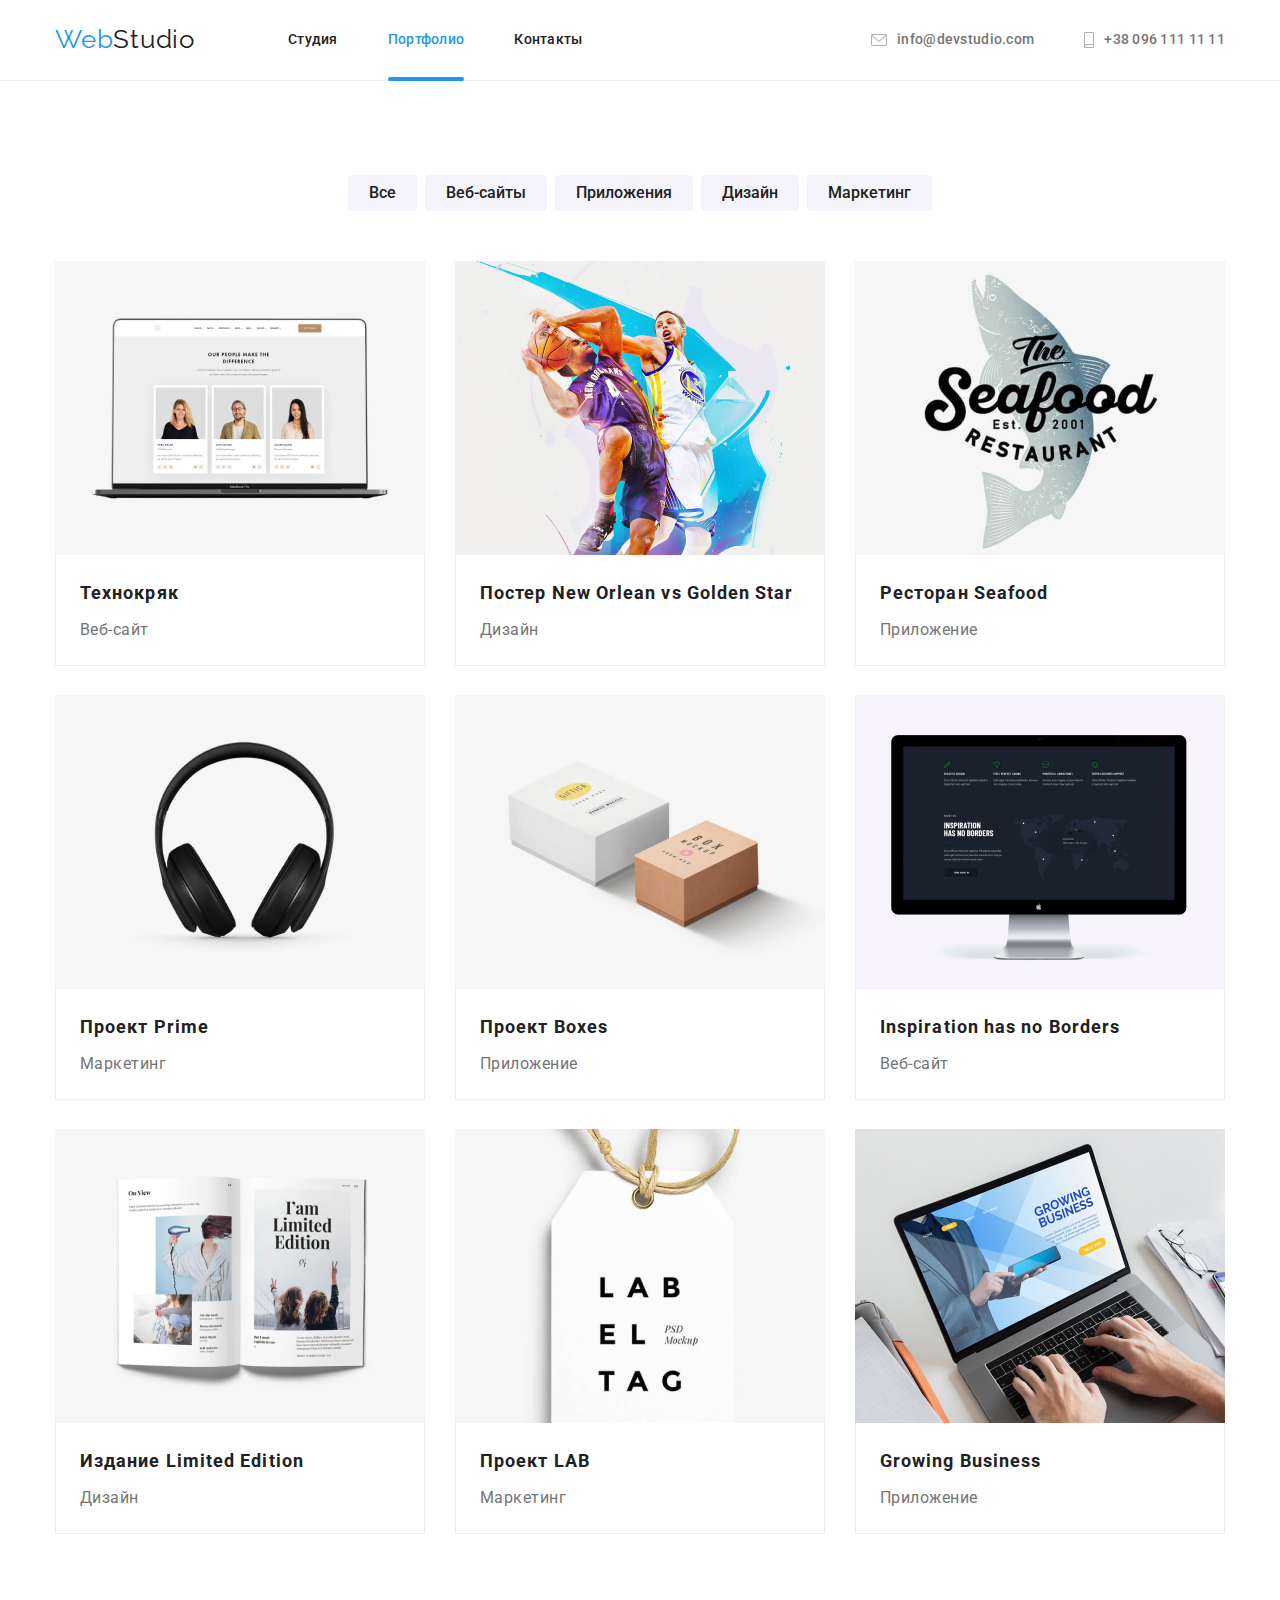
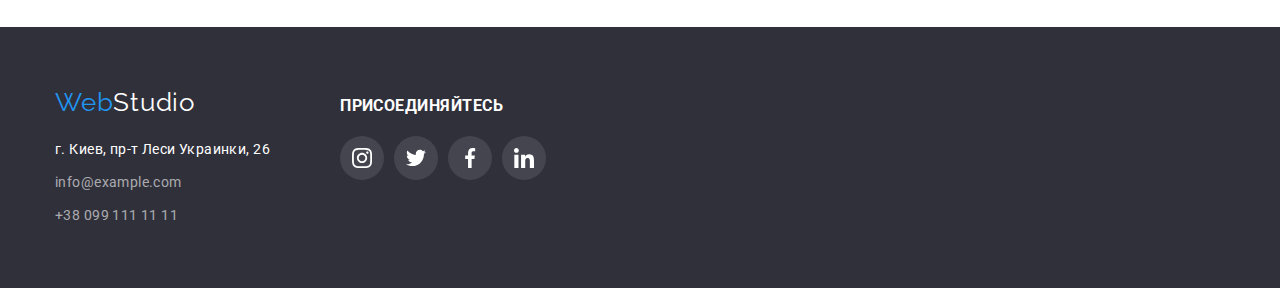
==== portfolio.html @ cadbb392 "Add files via upload" ====
<!DOCTYPE html>
<html lang="en">
<head>
    <meta charset="UTF-8">
    <meta http-equiv="X-UA-Compatible" content="IE=edge">
    <meta name="viewport" content="width=device-width, initial-scale=1.0">
    <title>portfolio</title>
    <link href="https://fonts.googleapis.com/css2?family=Raleway:wght@700&family=Roboto:wght@400;500;700&display=swap"
        rel="stylesheet">
    <link rel="stylesheet" href="https://cdn.jsdelivr.net/npm/modern-normalize@1.1.0/modern-normalize.min.css" />
    <link rel="stylesheet" href="./css/styles.css" />
<body>
    <header class="header">
        <div class="container container-header">
            <nav class="container-header">
                <a href="index.html" class="logo header-logo">
                    Web<span class="logo-text-black">Studio</span>
                </a>
                <ul class="site-nav list">
                    <li class="nav-item">
                        <a href="./index.html" class="site-nav-item link ">Студия</a>
                    </li>
                    <li class="nav-item">
                        <a href="" class="site-nav-item link current">Портфолио</a>
                    </li>
                    <li class="nav-item">
                        <a href="" class="site-nav-item link">Контакты</a>
                    </li>
                </ul>
            </nav>
            <ul class="header-wrapper list">
                <li class="site-item ">
                    <a href="mailto:info@devstudio.com" class="site-adress" rel="noreferrer nofollow" aria-label="mail">
                        <svg class="icon-adress" width="16" height="12">
                            <use href="./img/icon/symbol-defs.svg#icon-envelope"></use>
                        </svg>
                        <span>info@devstudio.com</span>
                    </a>
                </li>
                <li>
                    <a href="tel:+380961111111" class="site-adress" rel="noreferrer nofollow" aria-label="mail">
                        <svg class="icon-adress" width="10" height="16">
                            <use href="./img/icon/symbol-defs.svg#icon-smartphone"></use>
                        </svg>
                        <span>+38 096 111 11 11</span>
                    </a>
                </li>
            </ul>
        </div>
    </header>
    <main>
        <section class="gallery section">
            <div class="container">
                <h1 class="visually-hidden">Навигация по страничке</h1>
                <ul class="gallery-list list">
                    <li class="gallery-button">
                        <button type="button" class="promo-btns">Все</button>
                    </li>
                    <li class="gallery-button">
                        <button type="button" class="promo-btns">Веб-сайты</button>
                    </li>
                    <li class="gallery-button">
                        <button type="button" class="promo-btns">Приложения</button>
                    </li>
                    <li class="gallery-button">
                        <button type="button" class="promo-btns">Дизайн</button>
                    </li>
                    <li class="gallery-button">
                        <button type="button" class="promo-btns">Маркетинг</button>
                    </li>
                </ul>
                <ul class="gallery-menu list">
                    <li class="gallery-item">
                        <a href="" class="gallery-site">
                            <div class="gallery-thumb">
                                <img src="./img/portfolio/technocryk.jpg" alt="картинка с технокряком" width="370">
                                <p class="gallery-overlay">
                                    Ресурс предлагает комплексные предложения с разным уровнем функционала и сервисов. Все это позволит посетителю
                                    получить
                                    исчерпывающие сведения о компании или частном лице.
                                </p>
                            </div>
                            <div class="hero-gallery ">
                                <h2 class="gallery-title">Технокряк</h2>
                                <p class="gallery-text">Веб-сайт</p>
                            </div>
                        </a>
                    </li>
                    <li class="gallery-item">
                        <a href="" class="gallery-site">
                            <div class="gallery-thumb">
                                <img src="./img/portfolio/poster.jpg" alt="картинка с постером New Orlean vs Golden Star" width="370">
                                <p class="gallery-overlay">
                                    Ресурс предлагает комплексные предложения с разным уровнем функционала и сервисов. Все это позволит посетителю
                                    получить
                                    исчерпывающие сведения о компании или частном лице.
                                </p>                             
                            </div>
                            <div class="hero-gallery">
                                <h2 class="gallery-title">Постер New Orlean vs Golden Star</h2>
                                <p class="gallery-text">Дизайн</p>
                            </div>
                        </a>
                    </li>
                    <li class="gallery-item">
                        <a href="" class="gallery-site">
                            <div class="gallery-thumb">
                                <img src="./img/portfolio/seafood.jpg" alt="картинка с эмблемой рестораном Seafood" width="370">
                                <p class="gallery-overlay">
                                    Ресурс предлагает комплексные предложения с разным уровнем функционала и сервисов. Все это позволит посетителю
                                    получить
                                    исчерпывающие сведения о компании или частном лице.
                                </p>
                            </div>
                            <div class="hero-gallery">
                                <h2 class="gallery-title">Ресторан Seafood</h2>
                                <p class="gallery-text">Приложение</p>
                            </div>
                        </a>
                    </li>
                    <li class="gallery-item">
                        <a href="" class="gallery-site">
                            <div class="gallery-thumb">
                                <img src="./img/portfolio/prime.jpg" alt="картинка с наушниками" width="370">
                                <p class="gallery-overlay">
                                    Ресурс предлагает комплексные предложения с разным уровнем функционала и сервисов. Все это позволит посетителю
                                    получить
                                    исчерпывающие сведения о компании или частном лице.
                                </p>
                            </div>
                            <div class="hero-gallery">
                                <h2 class="gallery-title">Проект Prime</h2>
                                <p class="gallery-text">Маркетинг</p> 
                            </div>
                        </a>
                    </li>
                    <li class="gallery-item">
                        <a href="" class="gallery-site">
                            <div class="gallery-thumb">
                                <img src="./img/portfolio/boxes.jpg" alt="картинка с проектом Boxes" width="370">
                                <p class="gallery-overlay">
                                    Ресурс предлагает комплексные предложения с разным уровнем функционала и сервисов. Все это позволит посетителю
                                    получить
                                    исчерпывающие сведения о компании или частном лице.
                                </p>
                            </div>
                            <div class="hero-gallery">
                                <h2 class="gallery-title">Проект Boxes</h2>
                                <p class="gallery-text">Приложение</p>                       
                            </div>
                        </a>
                    </li>
                    <li class="gallery-item">
                        <a href="" class="gallery-site">
                            <div  class="gallery-thumb">
                                <img src="./img/portfolio/borders.jpg" alt="картинка с монитором" width="370">
                                <p class="gallery-overlay">
                                    Ресурс предлагает комплексные предложения с разным уровнем функционала и сервисов. Все это позволит посетителю
                                    получить
                                    исчерпывающие сведения о компании или частном лице.
                                </p>
                            </div>
                            <div class="hero-gallery">
                                <h2 class="gallery-title">Inspiration has no Borders</h2>
                                <p class="gallery-text">Веб-сайт</p>
                            </div>
                        </a>
                    </li>
                    <li class="gallery-item">
                        <a href="" class="gallery-site">
                            <div class="gallery-thumb">
                                <img src="./img/portfolio/limited-edition.jpg" alt="картинка с изданием Limited Edition" width="370">
                                <p class="gallery-overlay">
                                    Ресурс предлагает комплексные предложения с разным уровнем функционала и сервисов. Все это позволит посетителю
                                    получить
                                    исчерпывающие сведения о компании или частном лице.
                                </p>
                            </div>
                            <div class="hero-gallery">
                                <h2 class="gallery-title">Издание Limited Edition</h2>
                                <p class="gallery-text">Дизайн</p>
                            </div>
                        </a>
                    </li>
                    <li class="gallery-item">
                        <a href="" class="gallery-site">
                            <div class="gallery-thumb">
                                <img src="./img/portfolio/lab.jpg" alt="картинка с проектом LAB" width="370">
                                <p class="gallery-overlay">
                                    Ресурс предлагает комплексные предложения с разным уровнем функционала и сервисов. Все это позволит посетителю
                                    получить
                                    исчерпывающие сведения о компании или частном лице.
                                </p>
                            </div>
                            <div class="hero-gallery">
                                <h2 class="gallery-title">Проект LAB</h2>
                                <p class="gallery-text">Маркетинг</p>
                            </div>
                        </a>
                    </li>
                    <li class="gallery-item">
                        <a href="" class="gallery-site">
                            <div class="gallery-thumb">
                                <img src="./img/portfolio/growing-business.jpg"  alt="картинка с Growing Business" width="370">
                                <p class="gallery-overlay">
                                    Ресурс предлагает комплексные предложения с разным уровнем функционала и сервисов. Все это позволит посетителю
                                    получить
                                    исчерпывающие сведения о компании или частном лице.
                                </p>
                            </div>
                            <div class="hero-gallery">
                                <h2 class="gallery-title">Growing Business</h2>
                                <p class="gallery-text">Приложение</p>
                            </div>
                        </a>
                    </li>
                </ul>
            </div>
        </section>
    </main>
    <footer class="page-footer">
        <div class="container footer-box">
            <div class="footer-container">
                <a href="index.html" class="logo">
                    Web<span class="logo-text-white">Studio</span>
                </a>
                <address class="footer-list">
                    <ul class="list">
                        <li class="footer-adress">
                            <a href="/" class="page-card">
                                г. Киев, пр-т Леси Украинки, 26
                            </a>
                        </li>
                        <li class="footer-adress">
                            <a href="mailto:info@example.com" class="page-adress">info@example.com</a>
                        </li>
                        <li class="footer-adress">
                            <a href="tel:+380991111111" class="page-adress">+38 099 111 11 11</a>
                        </li>
                    </ul>
                </address>
            </div>
            <div class="footer-container">
                <h3 class="footer-hero-name">присоединяйтесь</h3>
                <ul class="footer-socials list">
                    <li class="footer-socials-item">
                        <a class="footer-socials-link link" href="https://instagram.com" target="_blank"
                            rel="noopener noreferrer" aria-label="Instagram">
                            <svg class="footer-socials-icon" width="20" height="20">
                                <use href="./img/icon/symbol-defs.svg#icon-instagram"></use>
                            </svg>
                        </a>
                    </li>
                    <li class="footer-socials-item">
                        <a class="footer-socials-link link" href="https://twitter.com" target="_blank"
                            rel="noopener noreferrer" aria-label="Twitter">
                            <svg class="footer-socials-icon" width="20" height="20">
                                <use href="./img/icon/symbol-defs.svg#icon-twitter"></use>
                            </svg>
                        </a>
                    </li>
                    <li class="footer-socials-item">
                        <a class="footer-socials-link link" href="https://Facebook.com" target="_blank"
                            rel="noopener noreferrer" aria-label="Facebook">
                            <svg class="footer-socials-icon" width="20" height="20">
                                <use href="./img/icon/symbol-defs.svg#icon-facebook"></use>
                            </svg>
                        </a>
                    </li>
                    <li class="footer-socials-item">
                        <a class="footer-socials-link link" href="https://Linkedin.com" target="_blank"
                            rel="noopener noreferrer" aria-label="Linkedin">
                            <svg class="footer-socials-icon" width="20" height="20">
                                <use href="./img/icon/symbol-defs.svg#icon-linkedin"></use>
                            </svg>
                        </a>
                    </li>
                </ul>
            </div>
        </div>
    </footer>
</body>
</html>
---- css/styles.css ----
/* цвет основного текста #212121 */
/* вторичный цвет текста #757575 */
/* акцент #2196f3 */
/* белый цвет #FFFFFF */
/* цвет фона подвала #2f303a */

:root {
  --primary-text-color: #757575;
  --title-text-color: #212121;
  --accent-color: #2196f3;
  --white-color: #ffffff;
  --footer-color: #2f303a;
  --time-for-hover: 250ms;
  --time-function: cubic-bezier(0.4, 0, 0.2, 1);
}

body {
  font-family: Roboto, serif;
  letter-spacing: 0.03em;

  background-color: var(--white-color);
  color: var(--title-text-color);
}

h1,
h2,
h3,
h4,
h5,
h6,
p {
  margin-top: 0;
  margin-bottom: 0;
}

img {
  display: block;
  max-width: 100%;
  height: auto;
}

.visually-hidden {
  position: absolute;
  width: 1px;
  height: 1px;
  margin: -1px;
  border: 0;
  padding: 0;
  white-space: nowrap;
  clip-path: inset(100%);
  clip: rect(0 0 0 0);
  overflow: hidden;
}

.container {
  margin-left: auto;
  margin-right: auto;
  width: 1200px;
  padding-left: 15px;
  padding-right: 15px;

  /* outline: 1px solid tomato; */
}

.section {
  padding-top: 94px;
  padding-bottom: 94px;
}

.list {
  list-style: none;
  padding-left: 0;
  margin-top: 0;
  margin-bottom: 0;
}

.button {
  width: 200px;
  height: 50px;

  font-family: inherit;
  font-weight: 700;
  font-size: 16px;
  line-height: 1.8;

  background-color: var(--accent-color);
  color: var(--white-color);
  cursor: pointer;

  box-shadow: 0px 4px 4px rgba(0, 0, 0, 0.15);
  border-radius: 4px;

  transition-property: background-color, color;
  transition-duration: var(--time-for-hover);
  transition-timing-function: var(--time-function);
}

/* блок header */

.header {
  background: var(--white-color);
  border-bottom: 1px solid #ececec;
}

.container-header {
  display: flex;
  align-items: center;
}

.logo {
  font-family: Raleway, cursive;
  font-size: 26px;
  line-height: 1.2;
  letter-spacing: 0.03em;
  text-decoration: none;

  color: var(--accent-color);
}

.header-logo {
  margin-right: 93px;
}

.logo-text-black {
  color: var(--title-text-color);
}

.logo-text-white {
  color: var(--white-color);
}

.logo:focus {
  color: #212121;
}

.site-nav {
  display: flex;
  align-items: center;
}

.site-nav .link {
  font-weight: 500;
  font-size: 14px;
  line-height: 1.14;
  letter-spacing: 0.02em;
  text-decoration: none;

  transition-property: color;
  transition-duration: var(--time-for-hover);
  transition-timing-function: var(--time-function);

  color: var(--title-text-color);
}

.site-nav .link:hover,
.site-nav .link:focus {
  color: var(--accent-color);
}

.site-nav .current {
  color: var(--accent-color);
}

.site-nav-item {
  position: relative;
  display: block;
  padding: 32px 0 32px 0;
}

.current::after {
  content: "";
  position: absolute;
  left: 0;
  bottom: -1px;

  display: block;
  width: 100%;
  height: 4px;

  border-radius: 2px;
  background-color: var(--accent-color);
}

.current:hover::after {
  opacity: 1;
}

.nav-item:not(:last-child) {
  margin-right: 50px;
}

.header-wrapper {
  display: flex;
  align-items: center;
  margin-left: auto;
}

.site-item {
  margin-right: 50px;
}

.site-adress {
  display: flex;
  align-items: center;

  font-weight: 500;
  font-size: 14px;
  line-height: 1.14;
  letter-spacing: 0.02em;
  text-decoration: none;

  transition-property: color;
  transition-duration: var(--time-for-hover);
  transition-timing-function: var(--time-function);

  color: var(--primary-text-color);
}

.site-adress:hover,
.site-adress:focus {
  color: var(--accent-color);
}

.icon-adress {
  margin-right: 10px;
  fill: #afb1b8;

  transition-property: fill;
  transition-duration: var(--time-for-hover);
  transition-timing-function: var(--time-function);
}

.site-adress:hover .icon-adress,
.site-adress:focus .icon-adress {
  fill: var(--accent-color);
}

/* блок main */

.hero-title {
  margin-bottom: 50px;

  font-weight: 700;
  font-size: 36px;
  line-height: 1.16;
  text-align: center;

  color: var(--title-text-color);
}

/*  блок заказа услуги */

.service {
  padding: 200px 0 200px 0;
  text-align: center;
  background-color: #2f303a;
}

.overlay {
  max-width: 1600px;
  height: 600px;
  margin-left: auto;
  margin-right: auto;
  background-image: linear-gradient(
      to right,
      rgba(47, 48, 58, 0.4),
      rgba(47, 48, 58, 0.4)
    ),
    url("../img/studio/overlay-block-services.jpg");
  background-repeat: no-repeat;
  background-position: center;
  background-size: cover;
}

.el-title {
  width: 696px;
  margin-right: auto;
  margin-left: auto;
  margin-bottom: 30px;

  font-weight: 900;
  font-size: 44px;
  line-height: 1.36;
  letter-spacing: 0.06em;
  text-transform: uppercase;

  color: var(--white-color);
}

.btn {
  display: inline-block;
  border: 1px solid transparent;
  border-radius: 4px;
  min-width: 200px;
  padding: 8px 30px;

  font-weight: 700;
  font-size: 16px;
  line-height: 1.87;
  align-items: center;
  letter-spacing: 0.06em;
  cursor: pointer;

  color: var(--white-color);
  background-color: var(--accent-color);
}

/* modal block */

.backdrop {
  position: fixed;
  z-index: 100;
  top: 0;
  left: 0;
  width: 100%;
  height: 100%;
  background-color: rgba(0, 0, 0, 0.2);

  transition-duration: var(--time-for-hover);
  transition-timing-function: var(--time-function);
}

.backdrop.is-hidden {
  opacity: 0;
  pointer-events: none;
}

.modal {
  position: absolute;
  top: 50%;
  left: 50%;
  transform: translate(-50%, -50%);

  width: 528px;
  height: 581px;
  box-shadow: 0px 1px 3px rgba(0, 0, 0, 0.12), 0px 1px 1px rgba(0, 0, 0, 0.14),
    0px 2px 1px rgba(0, 0, 0, 0.2);
  border-radius: 4px;
  background: var(--white-color);
}

.modal-button {
  position: absolute;
  top: 8px;
  right: 8px;
  width: 30px;
  height: 30px;

  border: 1px solid rgba(0, 0, 0, 0.1);
  border-radius: 50%;
  background: var(--white-color);

  transition-property: border-color;
  transition-duration: var(--time-for-hover);
  transition-timing-function: var(--time-function);
}

.modal-close {
  cursor: pointer;
}

.modal-button:hover,
.modal-button:focus {
  fill: var(--accent-color);
}

/* modal-form block */

.form-title {
  padding-top: 40px;
  padding-bottom: 12px;

  font-family: Roboto;
  font-weight: 700;
  font-size: 20px;
  line-height: 1.16;
  text-align: center;
  letter-spacing: 0.03em;

  color: var(--title-text-color);
}

.form-modal {
  padding-right: 40px;
  padding-left: 40px;
}

.form-author {
  position: relative;
  margin-bottom: 10px;
}

.form-author input {
  margin-top: 4px;
  padding-left: 42px;
  width: 448px;
  height: 40px;

  border: 1px solid rgba(33, 33, 33, 0.2);
  border-radius: 4px;

  outline: none;
}

.form-author input:hover,
.form-author input:focus {
  border-color: var(--accent-color);

  transition-property: border-color;
  transition-duration: var(--time-for-hover);
  transition-timing-function: var(--time-function);
}

.form-author input:focus-visible {
  border-color: var(--accent-color);

  transition-property: border-color;
  transition-duration: var(--time-for-hover);
  transition-timing-function: var(--time-function);
}

.form-author:hover .form-icon,
.form-author:focus .form-icon {
  fill: var(--accent-color);

  border-color: var(--accent-color);

  transition-property: fill, border-color;
  transition-duration: var(--time-for-hover);
  transition-timing-function: var(--time-function);
}

.form-name {
  display: flex;
  padding-bottom: 4px;
  
  font-family: Roboto;
  font-weight: 400;
  font-size: 12px;
  line-height: 1.16;

  letter-spacing: 0.01em;

  color: var(--primary-text-color);
}

.form-icon {
  position: absolute;

  top: 36px;
  left: 14px;
  width: 18px;
  height: 18px;
}

.form-author textarea {
  border: 1px solid rgba(33, 33, 33, 0.2);
  border-radius: 4px;
}

textarea {
  resize: none;
  width: 448px;
  height: 120px;
}

.form-textarea {
  margin-top: 5px;

  padding-top: 12px;
  padding-left: 16px;

  outline: none;

  font-weight: 400;
  font-size: 12px;
  line-height: 1.16;
  letter-spacing: 0.01em;

  color: rgba(117, 117, 117, 0.5);
}

.form-textarea:hover,
.form-textarea:focus {
  border-color: var(--accent-color);

  transition-property: border-color;
  transition-duration: var(--time-for-hover);
  transition-timing-function: var(--time-function);
}

.modal__check {
  display: flex;
  
  margin: 10px 52px 20px 52px;
  
  font-weight: 400;
  font-size: 14px;
  line-height: 1.7;
  letter-spacing: 0.03em;
  
  color: rgb(117, 117, 117);
  transition-property: border-color;
  transition-duration: var(--time-for-hover);
  transition-timing-function: var(--time-function);
}

.check {
  display: flex;
  align-items: center;
  font-weight: 400;
  font-size: 14px;
  line-height: 1.7;
  letter-spacing: 0.03em;
    
  color: rgb(117, 117, 117);
}


.check__input {
  position: absolute;
  -webkit-appearance: none;
  -moz-appearance: none;
  appearance: none;
}

.check__box {
  display: inline-block;
  margin-right: 7px; 

  width: 16px;
  height: 15px;

  background-image: url(../img/icon/square.svg) 
}

.check__input:checked + .check__box {
  background-image: url(../img/icon/icon-check.svg);
}

.check__terms--text {
  margin-left: 4px;
  text-decoration: underline;
  cursor: pointer;
  color: var(--accent-color);
  } 


.form-button {
  display: flex;
  align-items: center;

  margin: auto;
  padding-left: 56px;
}

/* блок Организационные моменты */

.organization-list {
  display: flex;
  align-items: center;
}

.organization-item {
  width: 270px;
}

.icon-item::before {
  display: block;
  content: "";
  height: 120px;
  margin-bottom: 30px;
  background-size: content;
  background-repeat: no-repeat;
  background-position: center;
  background-color: #f5f4fa;
  border-radius: 4px;
}

.antenna::before {
  background-image: url("../img/icon/antenna.svg");
}

.icon-clock::before {
  background-image: url("../img/icon/clock.svg");
}

.icon-diagram::before {
  background-image: url("../img/icon/diagram.svg");
}

.icon-astronaut::before {
  background-image: url("../img/icon/astronaut.svg");
}

.organization-item:not(:last-child) {
  margin-right: 30px;
}

.organization-title {
  margin-bottom: 10px;

  font-weight: 700;
  font-size: 14px;
  line-height: 1.42;
  text-transform: uppercase;
}

.organization-text {
  font-size: 14px;
  line-height: 1.71;

  color: var(--primary-text-color);
}

/* блок Чем мы занимаемся */

.classes {
  padding-top: 0px;
}

.classes-list {
  display: flex;
  align-items: center;
}

.classes-item:not(:last-child) {
  margin-right: 30px;
}

.classes-meta {
  position: relative;
}

.classes-out {
  position: absolute;
  bottom: 0;
  right: 0;

  padding-top: 27px;
  padding-bottom: 27px;
  width: 370px;
  height: 70px;

  font-weight: 700;
  font-size: 14px;
  line-height: 1.14;
  text-align: center;
  letter-spacing: 0.03em;
  text-transform: uppercase;

  color: var(--white-color);
  background: rgba(47, 48, 58, 0.8);
}

/* блок наша команда */

.team {
  background-color: #f5f4fa;
}

.team-list {
  display: flex;
  align-items: center;
}

.team-item {
  background: var(--white-color);
  box-shadow: 0px 1px 3px rgba(0, 0, 0, 0.12), 0px 1px 1px rgba(0, 0, 0, 0.14),
    0px 2px 1px rgba(0, 0, 0, 0.2);
  border-radius: 0px 0px 4px 4px;
}

.team-item:not(:last-child) {
  margin-right: 30px;
}

.hero-team {
  padding: 30px 0px 30px 0px;
}

.hero-name {
  margin-bottom: 10px;
  font-weight: 700;
  font-size: 16px;
  line-height: 1.18;
  text-align: center;

  color: var(--title-text-color);
}

.hero-text {
  font-size: 16px;
  line-height: 1.18;
  text-align: center;

  color: var(--primary-text-color);
}

.socials {
  display: flex;
  align-items: center;
  justify-content: center;
  margin-top: 16px;
}

.socials-item:not(:last-child) {
  margin-right: 10px;
}

.socials-link {
  display: flex;
  align-items: center;
  justify-content: center;
  width: 44px;
  height: 44px;

  transition-property: background-color;
  transition-duration: var(--time-for-hover);
  transition-timing-function: var(--time-function);

  border-radius: 50%;
  background-color: #fff;
}

.socials-link:hover,
.socials-link:focus {
  background-color: var(--accent-color);
}

.socials-icon {
  fill: #afb1b8;

  transition-property: fill;
  transition-duration: var(--time-for-hover);
  transition-timing-function: var(--time-function);
}

.socials-link:hover .socials-icon,
.socials-link:focus .socials-icon {
  fill: var(--white-color);
}

/* блок Партнеры */

.partners-list {
  display: flex;
  align-items: center;
  justify-content: center;
  margin-top: 50px;
}

.partners-item:not(:last-child) {
  margin-right: 30px;
}

.partners-link {
  display: flex;
  align-items: center;
  justify-content: center;
  width: 170px;
  height: 92px;

  border: 1px solid #afb1b8;
  border-radius: 4px;
  background-color: #fff;

  transition-property: border;
  transition-duration: var(--time-for-hover);
  transition-timing-function: var(--time-function);
}

.partners-item:hover .partners-link,
.partners-item:focus .partners-link {
  border: 1px solid var(--accent-color);
}

.partners-icon {
  fill: #afb1b8;
  transition-property: fill;
  transition-duration: var(--time-for-hover);
  transition-timing-function: var(--time-function);
}

.partners-link:hover .partners-icon,
.partners-link:focus .partners-icon {
  fill: var(--accent-color);
}

/* блок из портфолио, оформление кнопок */

.gallery-list {
  display: flex;
  justify-content: center;
  margin-bottom: 50px;
}

.gallery-button:not(:last-child) {
  margin-right: 8px;
}

.promo-btns {
  display: inline-block;
  border: 1px solid transparent;
  border-radius: 4px;
  padding: 4px 20px;

  font-family: Roboto, cursive;
  font-weight: 500;
  font-size: 16px;
  line-height: 1.63;
  text-align: center;
  cursor: pointer;

  transition-property: color, background-color, box-shadow;
  transition-duration: var(--time-for-hover);
  transition-timing-function: var(--time-function);

  background-color: #f5f4fa;
  color: var(--title-text-color);
}

.promo-btns:hover,
.promo-btns:focus {
  color: var(--white-color);
  background-color: var(--accent-color);

  box-shadow: 0px 1px 1px rgba(0, 0, 0, 0.12), 0px 4px 4px rgba(0, 0, 0, 0.06),
    1px 4px 6px rgba(0, 0, 0, 0.16);
}

.gallery-menu {
  display: flex;
  flex-wrap: wrap;
}

.gallery-item {
  margin-bottom: 30px;
  margin-right: 30px;
}

.gallery-item:nth-child(3n) {
  margin-right: 0;
}

.gallery-item:nth-last-child(-n + 3) {
  margin-bottom: 0px;
}

.gallery-site {
  display: block;
  width: 370px;
  height: 404px;
  text-decoration: none;

  transition-property: background-color;
  transition-duration: var(--time-for-hover);
  transition-timing-function: var(--time-function);

  color: var(--title-text-color);
}

.gallery-site:hover,
.gallery-site:focus {
  background: #ffffff;

  box-shadow: 0px 1px 1px rgba(0, 0, 0, 0.12), 0px 4px 4px rgba(0, 0, 0, 0.06),
    1px 4px 6px rgba(0, 0, 0, 0.16);
}

.gallery-site:hover .gallery-overlay {
  transform: translateY(-100%);
  opacity: 1;
}

.gallery-thumb {
  position: relative;
  overflow: hidden;
}

.gallery-overlay {
  position: absolute;
  width: 370px;
  margin-left: auto;
  margin-right: auto;

  padding: 63px 24px;

  font-weight: normal;
  font-size: 18px;
  line-height: 1.55;
  letter-spacing: 0.03em;

  color: var(--white-color);
  background-color: rgba(33, 150, 243, 0.9);

  transform: translateY(0);
  opacity: 0;
  transition-duration: var(--time-for-hover);
  transition-timing-function: var(--time-function);
}

.hero-gallery {
  padding: 20px 24px 20px 24px;
  border: 1px solid #eeeeee;
  border-top: none;
}

.gallery-title {
  margin-bottom: 4px;
  font-weight: 700;
  font-size: 18px;
  line-height: 2;
  letter-spacing: 0.06em;

  color: var(--title-text-color);
}

.gallery-text {
  font-size: 16px;
  line-height: 1.88;

  color: var(--primary-text-color);
}

/* блок футер */

.page-footer {
  background-color: var(--footer-color);
  padding-top: 60px;
  padding-bottom: 60px;
}

.footer-box {
  display: flex;
  align-items: baseline;
}

.footer-container {
  display: block;
  margin-right: 70px;
}

.footer-list {
  margin-top: 20px;
}

.footer-adress:not(:last-child) {
  margin-bottom: 9px;
}

.page-card {
  font-size: 14px;
  font-style: normal;
  line-height: 1.71;
  letter-spacing: 0.03em;
  text-decoration: none;

  color: var(--white-color);
}

.page-adress {
  font-size: 14px;
  font-style: normal;
  line-height: 1.71;
  letter-spacing: 0.03em;
  text-decoration: none;

  transition-property: color;
  transition-duration: var(--time-for-hover);
  transition-timing-function: var(--time-function);

  color: rgba(255, 255, 255, 0.6);
}

.page-adress:hover,
.page-adress:focus {
  color: var(--accent-color);
}

.footer-hero-name {
  margin-bottom: 20px;
  font-weight: 700;
  font-size: 16px;
  line-height: 1.18;
  text-transform: uppercase;

  color: var(--white-color);
}

.footer-socials {
  display: flex;
  align-items: center;
  justify-content: center;
}

.footer-socials-item:not(:last-child) {
  margin-right: 10px;
}

.footer-socials-link {
  display: flex;
  align-items: center;
  justify-content: center;
  width: 44px;
  height: 44px;

  transition-property: background-color;
  transition-duration: var(--time-for-hover);
  transition-timing-function: var(--time-function);

  border-radius: 50%;
  background: rgba(255, 255, 255, 0.1);
}

.footer-socials-link:hover,
.footer-socials-link:focus {
  background-color: var(--accent-color);
}

.footer-socials-icon {
  transition-property: fill;
  transition-duration: var(--time-for-hover);
  transition-timing-function: var(--time-function);

  fill: var(--white-color);
}

.footer-socials-link:hover,
.footer-socials-link:focus .socials-icon {
  fill: var(--white-color);
}

/* футер форма */

.form {
  margin-left: 93px;
}

.footer-form-container {
  display: flex;
}

.footer-form-email {
  margin-right: 12px;
  padding-left: 15px;

  width: 358px;
  height: 50px;

  color: #fff;

  border: 1px solid rgba(255, 255, 255, 0.3);
  border-radius: 4px;
  background-color: var(--footer-color);

  filter: drop-shadow(0px 4px 4px rgba(0, 0, 0, 0.15));
}

.footer-form-text {
  display: inline-block;
  margin-right: 10px;

  font-weight: 700;
  font-size: 16px;
  line-height: 1.87;
  letter-spacing: 0.06em;
  border-radius: 4px;
}

.footer-form-send {
  position: absolute;
}
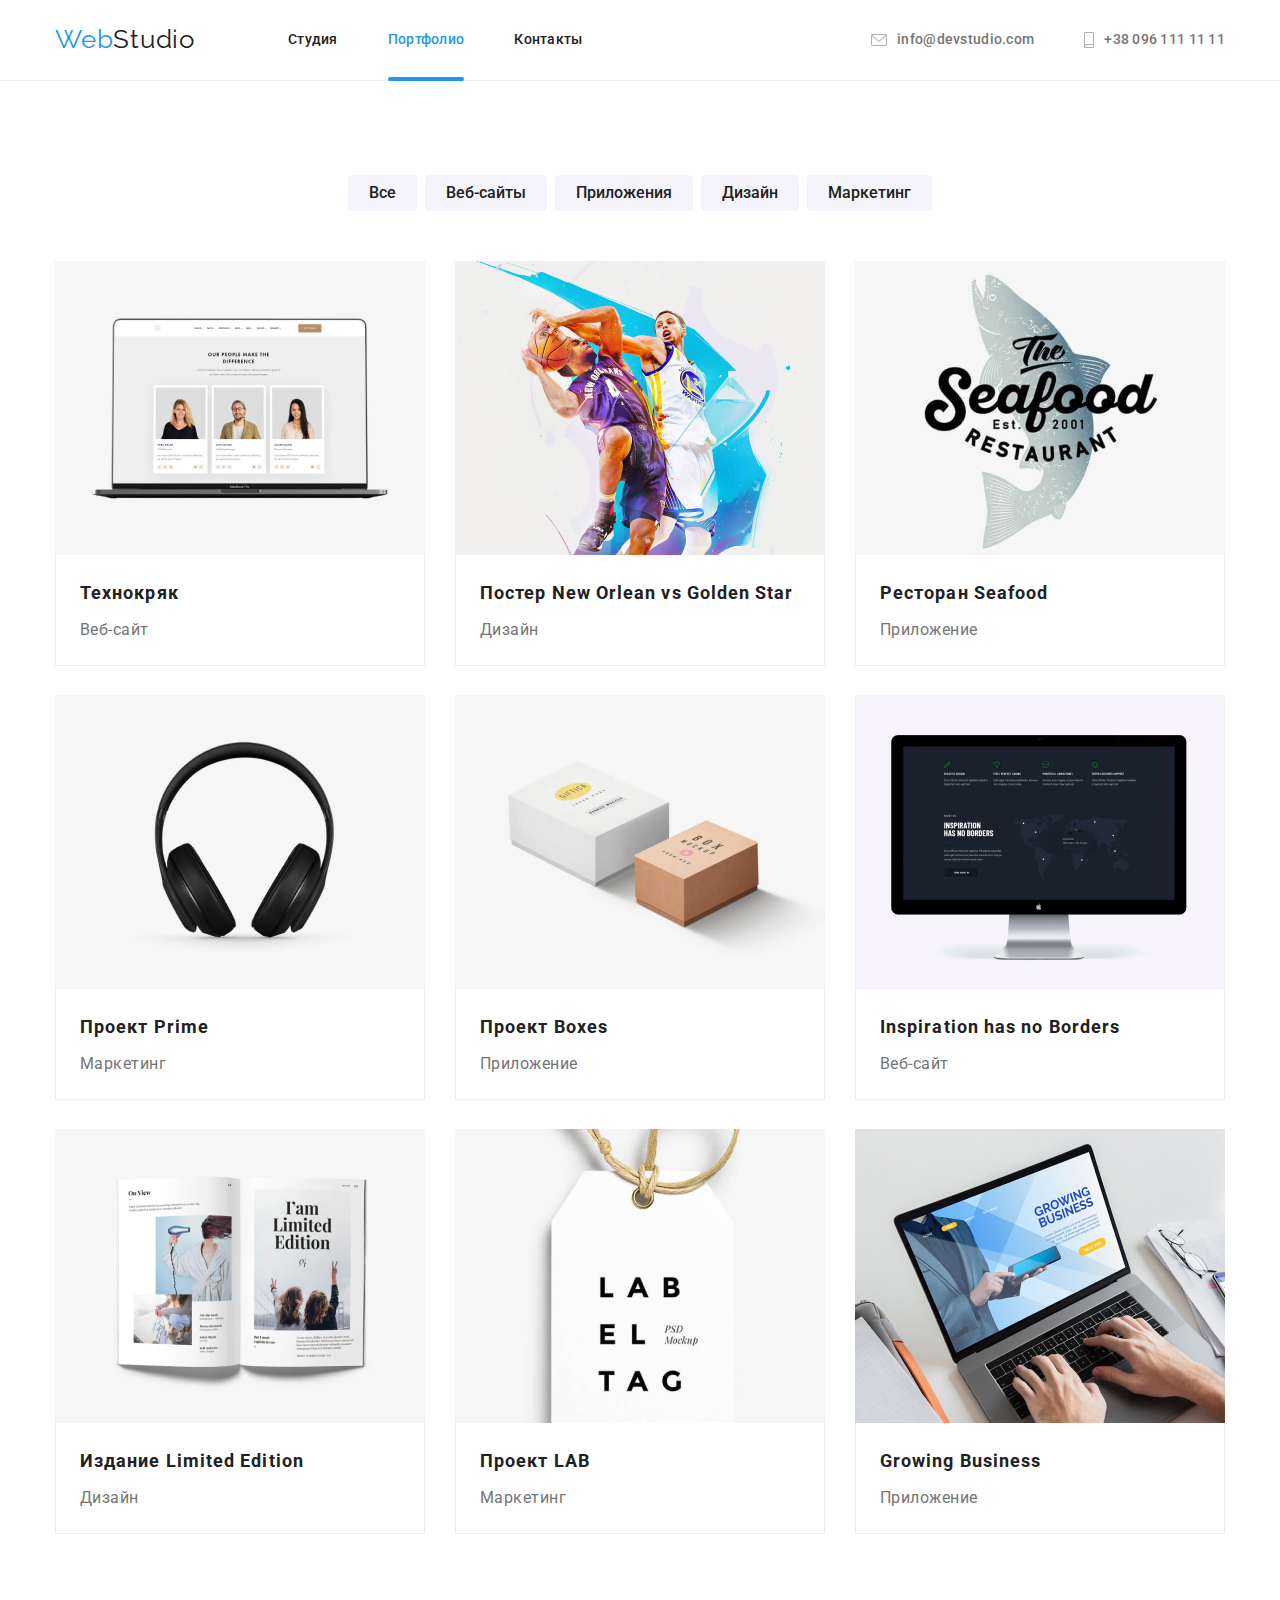
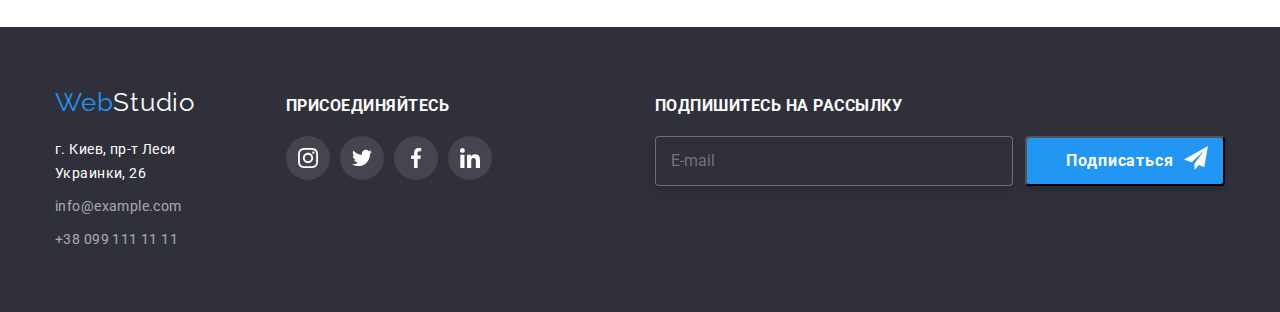
==== commit 4b17c20e: "first commit" ====
--- a/portfolio.html
+++ b/portfolio.html
@@ -11,35 +11,36 @@
     <link rel="stylesheet" href="./css/styles.css" />
 <body>
     <header class="header">
-        <div class="container container-header">
-            <nav class="container-header">
-                <a href="index.html" class="logo header-logo">
-                    Web<span class="logo-text-black">Studio</span>
+        <div class="header__container container">
+            <nav class="header__container">
+                <a href="index.html" class="header__logo logo">
+                    Web<span class="header__logo--text">Studio</span>
                 </a>
-                <ul class="site-nav list">
-                    <li class="nav-item">
-                        <a href="./index.html" class="site-nav-item link ">Студия</a>
-                    </li>
-                    <li class="nav-item">
-                        <a href="" class="site-nav-item link current">Портфолио</a>
-                    </li>
-                    <li class="nav-item">
-                        <a href="" class="site-nav-item link">Контакты</a>
+                <ul class="site__nav list">
+                    <li class="site__nav--price">
+                        <a href="./index.html" class="site__nav--item link">Студия</a>
+                    </li>
+                    <li class="site__nav--price">
+                        <a href="" class="site__nav--item link current">Портфолио</a>
+                    </li>
+                    <li class="site__nav--price">
+                        <a href="" class="site__nav--item link">Контакты</a>
                     </li>
                 </ul>
             </nav>
-            <ul class="header-wrapper list">
-                <li class="site-item ">
-                    <a href="mailto:info@devstudio.com" class="site-adress" rel="noreferrer nofollow" aria-label="mail">
-                        <svg class="icon-adress" width="16" height="12">
+            <ul class="site__contact list">
+                <li class="site__contact--item">
+                    <a href="mailto:info@devstudio.com" class="site__contact--adress" rel="noreferrer nofollow"
+                        aria-label="mail">
+                        <svg class="site__contact--icon" width="16" height="12">
                             <use href="./img/icon/symbol-defs.svg#icon-envelope"></use>
                         </svg>
                         <span>info@devstudio.com</span>
                     </a>
                 </li>
                 <li>
-                    <a href="tel:+380961111111" class="site-adress" rel="noreferrer nofollow" aria-label="mail">
-                        <svg class="icon-adress" width="10" height="16">
+                    <a href="tel:+380961111111" class="site__contact--adress" rel="noreferrer nofollow" aria-label="mail">
+                        <svg class="site__contact--icon" width="10" height="16">
                             <use href="./img/icon/symbol-defs.svg#icon-smartphone"></use>
                         </svg>
                         <span>+38 096 111 11 11</span>
@@ -222,7 +223,7 @@
         <div class="container footer-box">
             <div class="footer-container">
                 <a href="index.html" class="logo">
-                    Web<span class="logo-text-white">Studio</span>
+                    Web<span class="footer__logo--text">Studio</span>
                 </a>
                 <address class="footer-list">
                     <ul class="list">
@@ -277,6 +278,18 @@
                     </li>
                 </ul>
             </div>
+            <form class="form">
+                <p class="footer-hero-name">Подпишитесь на рассылку</p>
+                <div class="footer-form-container">
+                    <input class="footer-form-email" type="email" name="mail" id="mail" placeholder="E-mail" />
+                    <button type="button" class="button">
+                        <span class="footer-form-text"> Подписаться</span>
+                        <svg class="footer-form-send" width="24" height="24">
+                            <use href="./img/icon/symbol-defs.svg#icon-send"></use>
+                        </svg>
+                    </button>
+                </div>
+            </form>
         </div>
     </footer>
 </body>
--- a/css/styles.css
+++ b/css/styles.css
@@ -102,7 +102,7 @@
   border-bottom: 1px solid #ececec;
 }
 
-.container-header {
+.header__container {
   display: flex;
   align-items: center;
 }
@@ -117,28 +117,24 @@
   color: var(--accent-color);
 }
 
-.header-logo {
+.header__logo {
   margin-right: 93px;
 }
 
-.logo-text-black {
+.header__logo--text {
   color: var(--title-text-color);
-}
-
-.logo-text-white {
-  color: var(--white-color);
 }
 
 .logo:focus {
   color: #212121;
 }
 
-.site-nav {
-  display: flex;
-  align-items: center;
-}
-
-.site-nav .link {
+.site__nav {
+  display: flex;
+  align-items: center;
+}
+
+.site__nav .link {
   font-weight: 500;
   font-size: 14px;
   line-height: 1.14;
@@ -152,16 +148,16 @@
   color: var(--title-text-color);
 }
 
-.site-nav .link:hover,
-.site-nav .link:focus {
+.site__nav .link:hover,
+.site__nav .link:focus {
   color: var(--accent-color);
 }
 
-.site-nav .current {
+.site__nav .current {
   color: var(--accent-color);
 }
 
-.site-nav-item {
+.site__nav--item {
   position: relative;
   display: block;
   padding: 32px 0 32px 0;
@@ -185,21 +181,21 @@
   opacity: 1;
 }
 
-.nav-item:not(:last-child) {
+.site__nav--price:not(:last-child) {
   margin-right: 50px;
 }
 
-.header-wrapper {
+.site__contact {
   display: flex;
   align-items: center;
   margin-left: auto;
 }
 
-.site-item {
+.site__contact--item {
   margin-right: 50px;
 }
 
-.site-adress {
+.site__contact--adress {
   display: flex;
   align-items: center;
 
@@ -216,12 +212,12 @@
   color: var(--primary-text-color);
 }
 
-.site-adress:hover,
-.site-adress:focus {
+.site__contact--adress:hover,
+.site__contact--adress:focus {
   color: var(--accent-color);
 }
 
-.icon-adress {
+.site__contact--icon {
   margin-right: 10px;
   fill: #afb1b8;
 
@@ -230,14 +226,14 @@
   transition-timing-function: var(--time-function);
 }
 
-.site-adress:hover .icon-adress,
-.site-adress:focus .icon-adress {
+.site__contact--adress:hover .site__contact--icon,
+.site__contact--adress:focus .site__contact--icon {
   fill: var(--accent-color);
 }
 
 /* блок main */
 
-.hero-title {
+.hero__title {
   margin-bottom: 50px;
 
   font-weight: 700;
@@ -272,7 +268,7 @@
   background-size: cover;
 }
 
-.el-title {
+.service__title {
   width: 696px;
   margin-right: auto;
   margin-left: auto;
@@ -287,7 +283,7 @@
   color: var(--white-color);
 }
 
-.btn {
+.service__btn {
   display: inline-block;
   border: 1px solid transparent;
   border-radius: 4px;
@@ -339,7 +335,7 @@
   background: var(--white-color);
 }
 
-.modal-button {
+.modal__btn {
   position: absolute;
   top: 8px;
   right: 8px;
@@ -355,18 +351,18 @@
   transition-timing-function: var(--time-function);
 }
 
-.modal-close {
+.modal__close {
   cursor: pointer;
 }
 
-.modal-button:hover,
-.modal-button:focus {
+.modal__btn:hover,
+.modal__btn:focus {
   fill: var(--accent-color);
 }
 
 /* modal-form block */
 
-.form-title {
+.form__title {
   padding-top: 40px;
   padding-bottom: 12px;
 
@@ -380,17 +376,17 @@
   color: var(--title-text-color);
 }
 
-.form-modal {
+.form__modal {
   padding-right: 40px;
   padding-left: 40px;
 }
 
-.form-author {
+.form__author {
   position: relative;
   margin-bottom: 10px;
 }
 
-.form-author input {
+.form__author input {
   margin-top: 4px;
   padding-left: 42px;
   width: 448px;
@@ -402,8 +398,8 @@
   outline: none;
 }
 
-.form-author input:hover,
-.form-author input:focus {
+.form__author input:hover,
+.form__author input:focus {
   border-color: var(--accent-color);
 
   transition-property: border-color;
@@ -411,7 +407,7 @@
   transition-timing-function: var(--time-function);
 }
 
-.form-author input:focus-visible {
+.form__author input:focus-visible {
   border-color: var(--accent-color);
 
   transition-property: border-color;
@@ -419,8 +415,8 @@
   transition-timing-function: var(--time-function);
 }
 
-.form-author:hover .form-icon,
-.form-author:focus .form-icon {
+.form__author:hover .form__icon,
+.form__author:focus .form__icon {
   fill: var(--accent-color);
 
   border-color: var(--accent-color);
@@ -430,7 +426,7 @@
   transition-timing-function: var(--time-function);
 }
 
-.form-name {
+.form__name {
   display: flex;
   padding-bottom: 4px;
   
@@ -444,7 +440,7 @@
   color: var(--primary-text-color);
 }
 
-.form-icon {
+.form__icon {
   position: absolute;
 
   top: 36px;
@@ -453,7 +449,7 @@
   height: 18px;
 }
 
-.form-author textarea {
+.form__author textarea {
   border: 1px solid rgba(33, 33, 33, 0.2);
   border-radius: 4px;
 }
@@ -464,7 +460,7 @@
   height: 120px;
 }
 
-.form-textarea {
+.form__textarea {
   margin-top: 5px;
 
   padding-top: 12px;
@@ -480,8 +476,8 @@
   color: rgba(117, 117, 117, 0.5);
 }
 
-.form-textarea:hover,
-.form-textarea:focus {
+.form__textarea:hover,
+.form__textarea:focus {
   border-color: var(--accent-color);
 
   transition-property: border-color;
@@ -546,7 +542,7 @@
   } 
 
 
-.form-button {
+.form__button {
   display: flex;
   align-items: center;
 
@@ -556,16 +552,16 @@
 
 /* блок Организационные моменты */
 
-.organization-list {
-  display: flex;
-  align-items: center;
-}
-
-.organization-item {
+.organization__list {
+  display: flex;
+  align-items: center;
+}
+
+.organization__price {
   width: 270px;
 }
 
-.icon-item::before {
+.org__icon::before {
   display: block;
   content: "";
   height: 120px;
@@ -577,7 +573,7 @@
   border-radius: 4px;
 }
 
-.antenna::before {
+.icon-antenna::before {
   background-image: url("../img/icon/antenna.svg");
 }
 
@@ -593,11 +589,11 @@
   background-image: url("../img/icon/astronaut.svg");
 }
 
-.organization-item:not(:last-child) {
+.organization__price:not(:last-child) {
   margin-right: 30px;
 }
 
-.organization-title {
+.organization__title {
   margin-bottom: 10px;
 
   font-weight: 700;
@@ -606,7 +602,7 @@
   text-transform: uppercase;
 }
 
-.organization-text {
+.organization__text {
   font-size: 14px;
   line-height: 1.71;
 
@@ -619,20 +615,20 @@
   padding-top: 0px;
 }
 
-.classes-list {
-  display: flex;
-  align-items: center;
-}
-
-.classes-item:not(:last-child) {
+.classes__list {
+  display: flex;
+  align-items: center;
+}
+
+.classes__price:not(:last-child) {
   margin-right: 30px;
 }
 
-.classes-meta {
+.classes__meta {
   position: relative;
 }
 
-.classes-out {
+.classes__out {
   position: absolute;
   bottom: 0;
   right: 0;
@@ -659,27 +655,27 @@
   background-color: #f5f4fa;
 }
 
-.team-list {
-  display: flex;
-  align-items: center;
-}
-
-.team-item {
+.team__list {
+  display: flex;
+  align-items: center;
+}
+
+.team__price {
   background: var(--white-color);
   box-shadow: 0px 1px 3px rgba(0, 0, 0, 0.12), 0px 1px 1px rgba(0, 0, 0, 0.14),
     0px 2px 1px rgba(0, 0, 0, 0.2);
   border-radius: 0px 0px 4px 4px;
 }
 
-.team-item:not(:last-child) {
+.team__price:not(:last-child) {
   margin-right: 30px;
 }
 
-.hero-team {
+.team__hero {
   padding: 30px 0px 30px 0px;
 }
 
-.hero-name {
+.team__name {
   margin-bottom: 10px;
   font-weight: 700;
   font-size: 16px;
@@ -689,7 +685,7 @@
   color: var(--title-text-color);
 }
 
-.hero-text {
+.team__position {
   font-size: 16px;
   line-height: 1.18;
   text-align: center;
@@ -704,11 +700,11 @@
   margin-top: 16px;
 }
 
-.socials-item:not(:last-child) {
+.socials__price:not(:last-child) {
   margin-right: 10px;
 }
 
-.socials-link {
+.socials__link {
   display: flex;
   align-items: center;
   justify-content: center;
@@ -723,12 +719,12 @@
   background-color: #fff;
 }
 
-.socials-link:hover,
-.socials-link:focus {
+.socials__link:hover,
+.socials__link:focus {
   background-color: var(--accent-color);
 }
 
-.socials-icon {
+.socials__link--icon {
   fill: #afb1b8;
 
   transition-property: fill;
@@ -736,25 +732,25 @@
   transition-timing-function: var(--time-function);
 }
 
-.socials-link:hover .socials-icon,
-.socials-link:focus .socials-icon {
+.socials__link:hover .socials__link--icon,
+.socials__link:focus .socials__link--icon {
   fill: var(--white-color);
 }
 
 /* блок Партнеры */
 
-.partners-list {
+.partners__list {
   display: flex;
   align-items: center;
   justify-content: center;
   margin-top: 50px;
 }
 
-.partners-item:not(:last-child) {
+.partners__price:not(:last-child) {
   margin-right: 30px;
 }
 
-.partners-link {
+.partners__link {
   display: flex;
   align-items: center;
   justify-content: center;
@@ -770,20 +766,20 @@
   transition-timing-function: var(--time-function);
 }
 
-.partners-item:hover .partners-link,
-.partners-item:focus .partners-link {
+.partners__price:hover .partners__link,
+.partners__price:focus .partners__link {
   border: 1px solid var(--accent-color);
 }
 
-.partners-icon {
+.partners__icon {
   fill: #afb1b8;
   transition-property: fill;
   transition-duration: var(--time-for-hover);
   transition-timing-function: var(--time-function);
 }
 
-.partners-link:hover .partners-icon,
-.partners-link:focus .partners-icon {
+.partners__link:hover .partners__icon,
+.partners__link:focus .partners__icon {
   fill: var(--accent-color);
 }
 
@@ -941,6 +937,10 @@
   margin-right: 70px;
 }
 
+.footer__logo--text {
+  color: var(--white-color);
+}
+
 .footer-list {
   margin-top: 20px;
 }
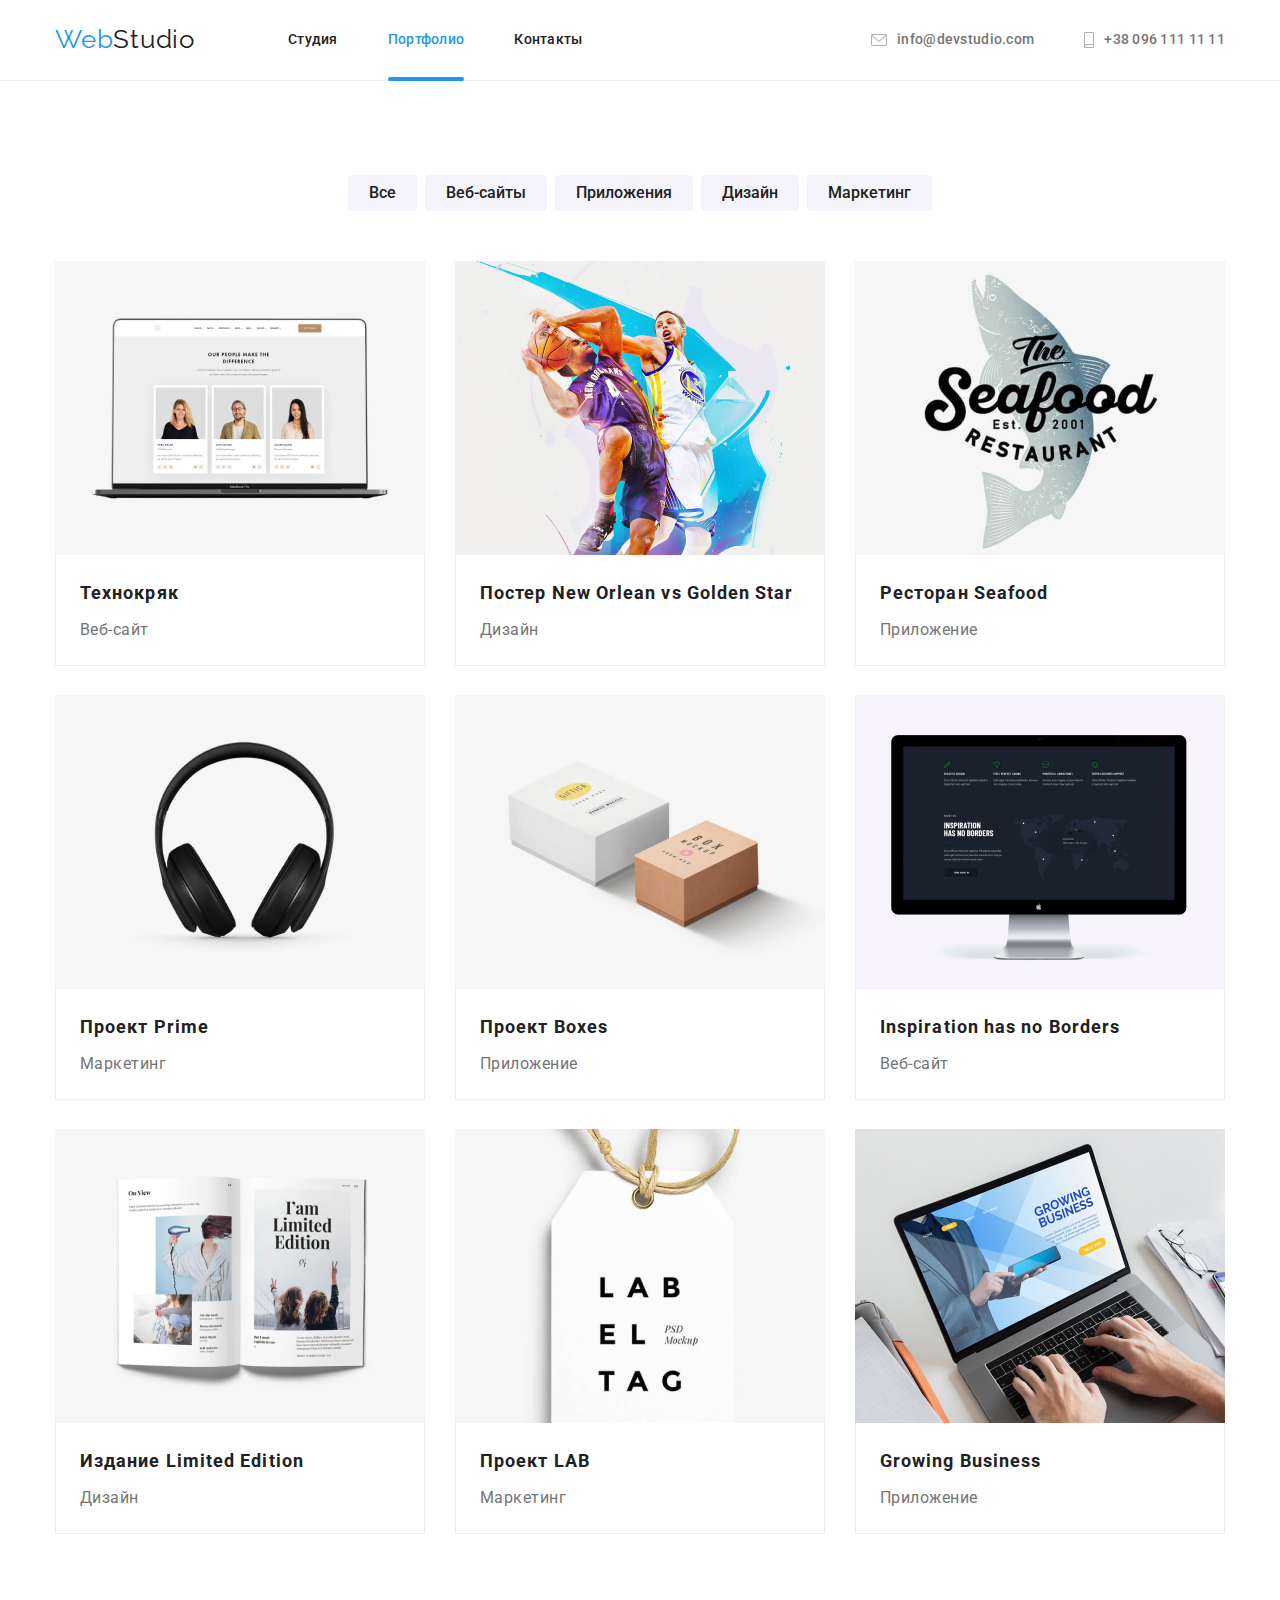
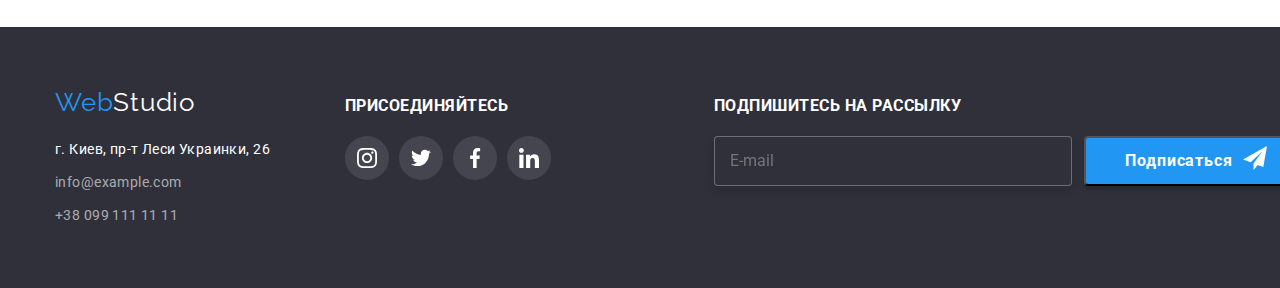
==== commit 2bb2a5db: "commit-2" ====
--- a/portfolio.html
+++ b/portfolio.html
@@ -8,7 +8,7 @@
     <link href="https://fonts.googleapis.com/css2?family=Raleway:wght@700&family=Roboto:wght@400;500;700&display=swap"
         rel="stylesheet">
     <link rel="stylesheet" href="https://cdn.jsdelivr.net/npm/modern-normalize@1.1.0/modern-normalize.min.css" />
-    <link rel="stylesheet" href="./css/styles.css" />
+    <link rel="stylesheet" href="./css/main.min.css" />
 <body>
     <header class="header">
         <div class="header__container container">
@@ -53,165 +53,165 @@
         <section class="gallery section">
             <div class="container">
                 <h1 class="visually-hidden">Навигация по страничке</h1>
-                <ul class="gallery-list list">
-                    <li class="gallery-button">
-                        <button type="button" class="promo-btns">Все</button>
-                    </li>
-                    <li class="gallery-button">
-                        <button type="button" class="promo-btns">Веб-сайты</button>
-                    </li>
-                    <li class="gallery-button">
-                        <button type="button" class="promo-btns">Приложения</button>
-                    </li>
-                    <li class="gallery-button">
-                        <button type="button" class="promo-btns">Дизайн</button>
-                    </li>
-                    <li class="gallery-button">
-                        <button type="button" class="promo-btns">Маркетинг</button>
-                    </li>
-                </ul>
-                <ul class="gallery-menu list">
-                    <li class="gallery-item">
-                        <a href="" class="gallery-site">
-                            <div class="gallery-thumb">
+                <ul class="gallery__list list">
+                    <li class="gallery__button">
+                        <button type="button" class="promo__btns">Все</button>
+                    </li>
+                    <li class="gallery__button">
+                        <button type="button" class="promo__btns">Веб-сайты</button>
+                    </li>
+                    <li class="gallery__button">
+                        <button type="button" class="promo__btns">Приложения</button>
+                    </li>
+                    <li class="gallery__button">
+                        <button type="button" class="promo__btns">Дизайн</button>
+                    </li>
+                    <li class="gallery__button">
+                        <button type="button" class="promo__btns">Маркетинг</button>
+                    </li>
+                </ul>
+                <ul class="portfolio list">
+                    <li class="portfolio__list">
+                        <a href="" class="portfolio__site">
+                            <div class="portfolio__thumb">
                                 <img src="./img/portfolio/technocryk.jpg" alt="картинка с технокряком" width="370">
-                                <p class="gallery-overlay">
-                                    Ресурс предлагает комплексные предложения с разным уровнем функционала и сервисов. Все это позволит посетителю
-                                    получить
-                                    исчерпывающие сведения о компании или частном лице.
-                                </p>
-                            </div>
-                            <div class="hero-gallery ">
-                                <h2 class="gallery-title">Технокряк</h2>
-                                <p class="gallery-text">Веб-сайт</p>
-                            </div>
-                        </a>
-                    </li>
-                    <li class="gallery-item">
-                        <a href="" class="gallery-site">
-                            <div class="gallery-thumb">
+                                <p class="portfolio__overlay">
+                                    Ресурс предлагает комплексные предложения с разным уровнем функционала и сервисов. Все это позволит посетителю
+                                    получить
+                                    исчерпывающие сведения о компании или частном лице.
+                                </p>
+                            </div>
+                            <div class="widget">
+                                <h2 class="widget__title">Технокряк</h2>
+                                <p class="widget__text">Веб-сайт</p>
+                            </div>
+                        </a>
+                    </li>
+                    <li class="portfolio__list">
+                        <a href="" class="portfolio__site">
+                            <div class="portfolio__thumb">
                                 <img src="./img/portfolio/poster.jpg" alt="картинка с постером New Orlean vs Golden Star" width="370">
-                                <p class="gallery-overlay">
+                                <p class="portfolio__overlay">
                                     Ресурс предлагает комплексные предложения с разным уровнем функционала и сервисов. Все это позволит посетителю
                                     получить
                                     исчерпывающие сведения о компании или частном лице.
                                 </p>                             
                             </div>
-                            <div class="hero-gallery">
-                                <h2 class="gallery-title">Постер New Orlean vs Golden Star</h2>
-                                <p class="gallery-text">Дизайн</p>
-                            </div>
-                        </a>
-                    </li>
-                    <li class="gallery-item">
-                        <a href="" class="gallery-site">
-                            <div class="gallery-thumb">
+                            <div class="widget">
+                                <h2 class="widget__title">Постер New Orlean vs Golden Star</h2>
+                                <p class="widget__text">Дизайн</p>
+                            </div>
+                        </a>
+                    </li>
+                    <li class="portfolio__list">
+                        <a href="" class="portfolio__site">
+                            <div class="portfolio__thumb">
                                 <img src="./img/portfolio/seafood.jpg" alt="картинка с эмблемой рестораном Seafood" width="370">
-                                <p class="gallery-overlay">
-                                    Ресурс предлагает комплексные предложения с разным уровнем функционала и сервисов. Все это позволит посетителю
-                                    получить
-                                    исчерпывающие сведения о компании или частном лице.
-                                </p>
-                            </div>
-                            <div class="hero-gallery">
-                                <h2 class="gallery-title">Ресторан Seafood</h2>
-                                <p class="gallery-text">Приложение</p>
-                            </div>
-                        </a>
-                    </li>
-                    <li class="gallery-item">
-                        <a href="" class="gallery-site">
-                            <div class="gallery-thumb">
+                                <p class="portfolio__overlay">
+                                    Ресурс предлагает комплексные предложения с разным уровнем функционала и сервисов. Все это позволит посетителю
+                                    получить
+                                    исчерпывающие сведения о компании или частном лице.
+                                </p>
+                            </div>
+                            <div class="widget">
+                                <h2 class="widget__title">Ресторан Seafood</h2>
+                                <p class="widget__text">Приложение</p>
+                            </div>
+                        </a>
+                    </li>
+                    <li class="portfolio__list">
+                        <a href="" class="portfolio__site">
+                            <div class="portfolio__thumb">
                                 <img src="./img/portfolio/prime.jpg" alt="картинка с наушниками" width="370">
-                                <p class="gallery-overlay">
-                                    Ресурс предлагает комплексные предложения с разным уровнем функционала и сервисов. Все это позволит посетителю
-                                    получить
-                                    исчерпывающие сведения о компании или частном лице.
-                                </p>
-                            </div>
-                            <div class="hero-gallery">
-                                <h2 class="gallery-title">Проект Prime</h2>
-                                <p class="gallery-text">Маркетинг</p> 
-                            </div>
-                        </a>
-                    </li>
-                    <li class="gallery-item">
-                        <a href="" class="gallery-site">
-                            <div class="gallery-thumb">
+                                <p class="portfolio__overlay">
+                                    Ресурс предлагает комплексные предложения с разным уровнем функционала и сервисов. Все это позволит посетителю
+                                    получить
+                                    исчерпывающие сведения о компании или частном лице.
+                                </p>
+                            </div>
+                            <div class="widget">
+                                <h2 class="widget__title">Проект Prime</h2>
+                                <p class="widget__text">Маркетинг</p> 
+                            </div>
+                        </a>
+                    </li>
+                    <li class="portfolio__list">
+                        <a href="" class="portfolio__site">
+                            <div class="portfolio__thumb">
                                 <img src="./img/portfolio/boxes.jpg" alt="картинка с проектом Boxes" width="370">
-                                <p class="gallery-overlay">
-                                    Ресурс предлагает комплексные предложения с разным уровнем функционала и сервисов. Все это позволит посетителю
-                                    получить
-                                    исчерпывающие сведения о компании или частном лице.
-                                </p>
-                            </div>
-                            <div class="hero-gallery">
-                                <h2 class="gallery-title">Проект Boxes</h2>
-                                <p class="gallery-text">Приложение</p>                       
-                            </div>
-                        </a>
-                    </li>
-                    <li class="gallery-item">
-                        <a href="" class="gallery-site">
-                            <div  class="gallery-thumb">
+                                <p class="portfolio__overlay">
+                                    Ресурс предлагает комплексные предложения с разным уровнем функционала и сервисов. Все это позволит посетителю
+                                    получить
+                                    исчерпывающие сведения о компании или частном лице.
+                                </p>
+                            </div>
+                            <div class="widget">
+                                <h2 class="widget__title">Проект Boxes</h2>
+                                <p class="widget__text">Приложение</p>                       
+                            </div>
+                        </a>
+                    </li>
+                    <li class="portfolio__list">
+                        <a href="" class="portfolio__site">
+                            <div  class="portfolio__thumb">
                                 <img src="./img/portfolio/borders.jpg" alt="картинка с монитором" width="370">
-                                <p class="gallery-overlay">
-                                    Ресурс предлагает комплексные предложения с разным уровнем функционала и сервисов. Все это позволит посетителю
-                                    получить
-                                    исчерпывающие сведения о компании или частном лице.
-                                </p>
-                            </div>
-                            <div class="hero-gallery">
-                                <h2 class="gallery-title">Inspiration has no Borders</h2>
-                                <p class="gallery-text">Веб-сайт</p>
-                            </div>
-                        </a>
-                    </li>
-                    <li class="gallery-item">
-                        <a href="" class="gallery-site">
-                            <div class="gallery-thumb">
+                                <p class="portfolio__overlay">
+                                    Ресурс предлагает комплексные предложения с разным уровнем функционала и сервисов. Все это позволит посетителю
+                                    получить
+                                    исчерпывающие сведения о компании или частном лице.
+                                </p>
+                            </div>
+                            <div class="widget">
+                                <h2 class="widget__title">Inspiration has no Borders</h2>
+                                <p class="widget__text">Веб-сайт</p>
+                            </div>
+                        </a>
+                    </li>
+                    <li class="portfolio__list">
+                        <a href="" class="portfolio__site">
+                            <div class="portfolio__thumb">
                                 <img src="./img/portfolio/limited-edition.jpg" alt="картинка с изданием Limited Edition" width="370">
-                                <p class="gallery-overlay">
-                                    Ресурс предлагает комплексные предложения с разным уровнем функционала и сервисов. Все это позволит посетителю
-                                    получить
-                                    исчерпывающие сведения о компании или частном лице.
-                                </p>
-                            </div>
-                            <div class="hero-gallery">
-                                <h2 class="gallery-title">Издание Limited Edition</h2>
-                                <p class="gallery-text">Дизайн</p>
-                            </div>
-                        </a>
-                    </li>
-                    <li class="gallery-item">
-                        <a href="" class="gallery-site">
-                            <div class="gallery-thumb">
+                                <p class="portfolio__overlay">
+                                    Ресурс предлагает комплексные предложения с разным уровнем функционала и сервисов. Все это позволит посетителю
+                                    получить
+                                    исчерпывающие сведения о компании или частном лице.
+                                </p>
+                            </div>
+                            <div class="widget">
+                                <h2 class="widget__title">Издание Limited Edition</h2>
+                                <p class="widget__text">Дизайн</p>
+                            </div>
+                        </a>
+                    </li>
+                    <li class="portfolio__list">
+                        <a href="" class="portfolio__site">
+                            <div class="portfolio__thumb">
                                 <img src="./img/portfolio/lab.jpg" alt="картинка с проектом LAB" width="370">
-                                <p class="gallery-overlay">
-                                    Ресурс предлагает комплексные предложения с разным уровнем функционала и сервисов. Все это позволит посетителю
-                                    получить
-                                    исчерпывающие сведения о компании или частном лице.
-                                </p>
-                            </div>
-                            <div class="hero-gallery">
-                                <h2 class="gallery-title">Проект LAB</h2>
-                                <p class="gallery-text">Маркетинг</p>
-                            </div>
-                        </a>
-                    </li>
-                    <li class="gallery-item">
-                        <a href="" class="gallery-site">
-                            <div class="gallery-thumb">
+                                <p class="portfolio__overlay">
+                                    Ресурс предлагает комплексные предложения с разным уровнем функционала и сервисов. Все это позволит посетителю
+                                    получить
+                                    исчерпывающие сведения о компании или частном лице.
+                                </p>
+                            </div>
+                            <div class="widget">
+                                <h2 class="widget__title">Проект LAB</h2>
+                                <p class="widget__text">Маркетинг</p>
+                            </div>
+                        </a>
+                    </li>
+                    <li class="portfolio__list">
+                        <a href="" class="portfolio__site">
+                            <div class="portfolio__thumb">
                                 <img src="./img/portfolio/growing-business.jpg"  alt="картинка с Growing Business" width="370">
-                                <p class="gallery-overlay">
-                                    Ресурс предлагает комплексные предложения с разным уровнем функционала и сервисов. Все это позволит посетителю
-                                    получить
-                                    исчерпывающие сведения о компании или частном лице.
-                                </p>
-                            </div>
-                            <div class="hero-gallery">
-                                <h2 class="gallery-title">Growing Business</h2>
-                                <p class="gallery-text">Приложение</p>
+                                <p class="portfolio__overlay">
+                                    Ресурс предлагает комплексные предложения с разным уровнем функционала и сервисов. Все это позволит посетителю
+                                    получить
+                                    исчерпывающие сведения о компании или частном лице.
+                                </p>
+                            </div>
+                            <div class="widget">
+                                <h2 class="widget__title">Growing Business</h2>
+                                <p class="widget__text">Приложение</p>
                             </div>
                         </a>
                     </li>
@@ -219,59 +219,59 @@
             </div>
         </section>
     </main>
-    <footer class="page-footer">
-        <div class="container footer-box">
-            <div class="footer-container">
+    <footer class="page__footer">
+        <div class="container footer__box">
+            <div class="footer__container">
                 <a href="index.html" class="logo">
                     Web<span class="footer__logo--text">Studio</span>
                 </a>
-                <address class="footer-list">
+                <address class="address__list">
                     <ul class="list">
-                        <li class="footer-adress">
-                            <a href="/" class="page-card">
+                        <li class="adress__price">
+                            <a href="/" class="page__card">
                                 г. Киев, пр-т Леси Украинки, 26
                             </a>
                         </li>
-                        <li class="footer-adress">
-                            <a href="mailto:info@example.com" class="page-adress">info@example.com</a>
+                        <li class="adress__price">
+                            <a href="mailto:info@example.com" class="page__adress">info@example.com</a>
                         </li>
-                        <li class="footer-adress">
-                            <a href="tel:+380991111111" class="page-adress">+38 099 111 11 11</a>
+                        <li class="adress__price">
+                            <a href="tel:+380991111111" class="page__adress">+38 099 111 11 11</a>
                         </li>
                     </ul>
                 </address>
             </div>
-            <div class="footer-container">
-                <h3 class="footer-hero-name">присоединяйтесь</h3>
-                <ul class="footer-socials list">
-                    <li class="footer-socials-item">
-                        <a class="footer-socials-link link" href="https://instagram.com" target="_blank"
+            <div class="footer__container">
+                <h3 class="footer__hero--name">присоединяйтесь</h3>
+                <ul class="footer__socials list">
+                    <li class="footer__socials--item">
+                        <a class="footer__socials--link link" href="https://instagram.com" target="_blank"
                             rel="noopener noreferrer" aria-label="Instagram">
-                            <svg class="footer-socials-icon" width="20" height="20">
+                            <svg class="footer__socials--icon" width="20" height="20">
                                 <use href="./img/icon/symbol-defs.svg#icon-instagram"></use>
                             </svg>
                         </a>
                     </li>
-                    <li class="footer-socials-item">
-                        <a class="footer-socials-link link" href="https://twitter.com" target="_blank"
+                    <li class="footer__socials--item">
+                        <a class="footer__socials--link link" href="https://twitter.com" target="_blank"
                             rel="noopener noreferrer" aria-label="Twitter">
-                            <svg class="footer-socials-icon" width="20" height="20">
+                            <svg class="footer__socials--icon" width="20" height="20">
                                 <use href="./img/icon/symbol-defs.svg#icon-twitter"></use>
                             </svg>
                         </a>
                     </li>
-                    <li class="footer-socials-item">
-                        <a class="footer-socials-link link" href="https://Facebook.com" target="_blank"
+                    <li class="footer__socials--item">
+                        <a class="footer__socials--link link" href="https://Facebook.com" target="_blank"
                             rel="noopener noreferrer" aria-label="Facebook">
-                            <svg class="footer-socials-icon" width="20" height="20">
+                            <svg class="footer__socials--icon" width="20" height="20">
                                 <use href="./img/icon/symbol-defs.svg#icon-facebook"></use>
                             </svg>
                         </a>
                     </li>
-                    <li class="footer-socials-item">
-                        <a class="footer-socials-link link" href="https://Linkedin.com" target="_blank"
+                    <li class="footer__socials--item">
+                        <a class="footer__socials--link link" href="https://Linkedin.com" target="_blank"
                             rel="noopener noreferrer" aria-label="Linkedin">
-                            <svg class="footer-socials-icon" width="20" height="20">
+                            <svg class="footer__socials--icon" width="20" height="20">
                                 <use href="./img/icon/symbol-defs.svg#icon-linkedin"></use>
                             </svg>
                         </a>
@@ -279,12 +279,12 @@
                 </ul>
             </div>
             <form class="form">
-                <p class="footer-hero-name">Подпишитесь на рассылку</p>
-                <div class="footer-form-container">
-                    <input class="footer-form-email" type="email" name="mail" id="mail" placeholder="E-mail" />
+                <p class="footer__hero--name">Подпишитесь на рассылку</p>
+                <div class="footer__form--container">
+                    <input class="footer__form--email" type="email" name="mail" id="mail" placeholder="E-mail" />
                     <button type="button" class="button">
-                        <span class="footer-form-text"> Подписаться</span>
-                        <svg class="footer-form-send" width="24" height="24">
+                        <span class="footer__hero--text"> Подписаться</span>
+                        <svg class="footer__form--send" width="24" height="24">
                             <use href="./img/icon/symbol-defs.svg#icon-send"></use>
                         </svg>
                     </button>
--- a/css/main.min.css
+++ b/css/main.min.css
@@ -0,0 +1,2 @@
+:root{--primary-text-color: #757575;--title-text-color: #212121;--accent-color: #2196f3;--white-color: #ffffff;--footer-color: #2f303a;--time-for-hover: 250ms;--time-function: cubic-bezier(0.4, 0, 0.2, 1)}body{font-family:Roboto, serif;letter-spacing:0.03em;background-color:var(--white-color);color:var(--title-text-color)}h1,h2,h3,h4,h5,h6,p{margin-top:0;margin-bottom:0}img{display:block;max-width:100%;height:auto}.visually-hidden{position:absolute;width:1px;height:1px;margin:-1px;border:0;padding:0;white-space:nowrap;clip-path:inset(100%);clip:rect(0 0 0 0);overflow:hidden}.section{padding-top:94px;padding-bottom:94px}.list{list-style:none;padding-left:0;margin-top:0;margin-bottom:0}.hero__title{margin-bottom:50px;font-weight:700;font-size:36px;line-height:1.16;text-align:center;color:var(--title-text-color)}.container{margin-left:auto;margin-right:auto;width:1200px;padding-left:15px;padding-right:15px}.button{width:200px;height:50px;font-family:inherit;font-weight:700;font-size:16px;line-height:1.8;background-color:var(--accent-color);color:var(--white-color);cursor:pointer;box-shadow:0px 4px 4px rgba(0,0,0,0.15);border-radius:4px;transition-property:background-color, color;transition-duration:var(--time-for-hover);transition-timing-function:var(--time-function)}.header{background:var(--white-color);border-bottom:1px solid #ececec}.header__container{display:flex;align-items:center}.logo{font-family:Raleway, cursive;font-size:26px;line-height:1.2;letter-spacing:0.03em;text-decoration:none;color:var(--accent-color)}.logo:focus{color:#212121}.header__logo{margin-right:93px}.header__logo--text{color:var(--title-text-color)}.site__nav{display:flex;align-items:center}.site__nav .link{font-weight:500;font-size:14px;line-height:1.14;letter-spacing:0.02em;text-decoration:none;transition-property:color;transition-duration:var(--time-for-hover);transition-timing-function:var(--time-function);color:var(--title-text-color)}.site__nav .link:hover,.site__nav .link:focus{color:var(--accent-color)}.site__nav .current{color:var(--accent-color)}.site__nav--item{position:relative;display:block;padding:32px 0 32px 0}.current::after{content:"";position:absolute;left:0;bottom:-1px;display:block;width:100%;height:4px;border-radius:2px;background-color:var(--accent-color)}.current:hover::after{opacity:1}.site__nav--price:not(:last-child){margin-right:50px}.site__contact{display:flex;align-items:center;margin-left:auto}.site__contact--item{margin-right:50px}.site__contact--adress{display:flex;align-items:center;font-weight:500;font-size:14px;line-height:1.14;letter-spacing:0.02em;text-decoration:none;transition-property:color;transition-duration:var(--time-for-hover);transition-timing-function:var(--time-function);color:var(--primary-text-color)}.site__contact--adress:hover,.site__contact--adress:focus{color:var(--accent-color)}.site__contact--adress:hover .site__contact--icon,.site__contact--adress:focus .site__contact--icon{fill:var(--accent-color)}.site__contact--icon{margin-right:10px;fill:#afb1b8;transition-property:fill;transition-duration:var(--time-for-hover);transition-timing-function:var(--time-function)}.service{padding:200px 0 200px 0;text-align:center;background-color:#2f303a}.overlay{max-width:1600px;height:600px;margin-left:auto;margin-right:auto;background-image:linear-gradient(to right, rgba(47,48,58,0.4), rgba(47,48,58,0.4)),url("../img/studio/overlay-block-services.jpg");background-repeat:no-repeat;background-position:center;background-size:cover}.service__title{width:696px;margin-right:auto;margin-left:auto;margin-bottom:30px;font-weight:900;font-size:44px;line-height:1.36;letter-spacing:0.06em;text-transform:uppercase;color:var(--white-color)}.service__btn{display:inline-block;border:1px solid transparent;border-radius:4px;min-width:200px;padding:8px 30px;font-weight:700;font-size:16px;line-height:1.87;align-items:center;letter-spacing:0.06em;cursor:pointer;color:var(--white-color);background-color:var(--accent-color)}.backdrop{position:fixed;z-index:100;top:0;left:0;width:100%;height:100%;background-color:rgba(0,0,0,0.2);transition-duration:var(--time-for-hover);transition-timing-function:var(--time-function)}.backdrop.is-hidden{opacity:0;pointer-events:none}.modal{position:absolute;top:50%;left:50%;transform:translate(-50%, -50%);width:528px;height:581px;box-shadow:0px 1px 3px rgba(0,0,0,0.12),0px 1px 1px rgba(0,0,0,0.14),0px 2px 1px rgba(0,0,0,0.2);border-radius:4px;background:var(--white-color)}.modal__btn{position:absolute;top:8px;right:8px;width:30px;height:30px;border:1px solid rgba(0,0,0,0.1);border-radius:50%;background:var(--white-color);transition-property:border-color;transition-duration:var(--time-for-hover);transition-timing-function:var(--time-function)}.modal__btn:hover,.modal__btn:focus{fill:var(--accent-color)}.modal__close{cursor:pointer}.form__title{padding-top:40px;padding-bottom:12px;font-family:Roboto;font-weight:700;font-size:20px;line-height:1.16;text-align:center;letter-spacing:0.03em;color:var(--title-text-color)}.form__modal{padding-right:40px;padding-left:40px}.form__author{position:relative;margin-bottom:10px}.form__author:hover .form__icon,.form__author:focus .form__icon{fill:var(--accent-color);border-color:var(--accent-color);transition-property:fill, border-color;transition-duration:var(--time-for-hover);transition-timing-function:var(--time-function)}.form__author input{margin-top:4px;padding-left:42px;width:448px;height:40px;border:1px solid rgba(33,33,33,0.2);border-radius:4px;outline:none}.form__author input:hover,.form__author input:focus{border-color:var(--accent-color);transition-property:border-color;transition-duration:var(--time-for-hover);transition-timing-function:var(--time-function)}.form__author input:focus-visible{border-color:var(--accent-color);transition-property:border-color;transition-duration:var(--time-for-hover);transition-timing-function:var(--time-function)}.form__name{display:flex;padding-bottom:4px;font-family:Roboto;font-weight:400;font-size:12px;line-height:1.16;letter-spacing:0.01em;color:var(--primary-text-color)}.form__icon{position:absolute;top:36px;left:14px;width:18px;height:18px}.form__author textarea{border:1px solid rgba(33,33,33,0.2);border-radius:4px}textarea{resize:none;width:448px;height:120px}.form__textarea{margin-top:5px;padding-top:12px;padding-left:16px;outline:none;font-weight:400;font-size:12px;line-height:1.16;letter-spacing:0.01em;color:rgba(117,117,117,0.5)}.form__textarea:hover,.form__textarea:focus{border-color:var(--accent-color);transition-property:border-color;transition-duration:var(--time-for-hover);transition-timing-function:var(--time-function)}.modal__check{display:flex;margin:10px 52px 20px 52px;font-weight:400;font-size:14px;line-height:1.7;letter-spacing:0.03em;color:#757575;transition-property:border-color;transition-duration:var(--time-for-hover);transition-timing-function:var(--time-function)}.check{display:flex;align-items:center;font-weight:400;font-size:14px;line-height:1.7;letter-spacing:0.03em;color:#757575}.check__input{position:absolute;-webkit-appearance:none;-moz-appearance:none;appearance:none}.check__box{display:inline-block;margin-right:7px;width:16px;height:15px;background-image:url(../img/icon/square.svg)}.check__input:checked+.check__box{background-image:url(../img/icon/icon-check.svg)}.check__terms--text{margin-left:4px;text-decoration:underline;cursor:pointer;color:var(--accent-color)}.form__button{display:flex;align-items:center;margin:auto;padding-left:56px}.organization__list{display:flex;align-items:center}.organization__price{width:270px}.organization__price:not(:last-child){margin-right:30px}.org__icon::before{display:block;content:"";height:120px;margin-bottom:30px;background-size:content;background-repeat:no-repeat;background-position:center;background-color:#f5f4fa;border-radius:4px}.icon-antenna::before{background-image:url("../img/icon/antenna.svg")}.icon-clock::before{background-image:url("../img/icon/clock.svg")}.icon-diagram::before{background-image:url("../img/icon/diagram.svg")}.icon-astronaut::before{background-image:url("../img/icon/astronaut.svg")}.organization__title{margin-bottom:10px;font-weight:700;font-size:14px;line-height:1.42;text-transform:uppercase}.organization__text{font-size:14px;line-height:1.71;color:var(--primary-text-color)}.classes{padding-top:0px}.classes__list{display:flex;align-items:center}.classes__price:not(:last-child){margin-right:30px}.classes__meta{position:relative}.classes__out{position:absolute;bottom:0;right:0;padding-top:27px;padding-bottom:27px;width:370px;height:70px;font-weight:700;font-size:14px;line-height:1.14;text-align:center;letter-spacing:0.03em;text-transform:uppercase;color:var(--white-color);background:rgba(47,48,58,0.8)}.team{background-color:#f5f4fa}.team__list{display:flex;align-items:center}.team__price{background:var(--white-color);box-shadow:0px 1px 3px rgba(0,0,0,0.12),0px 1px 1px rgba(0,0,0,0.14),0px 2px 1px rgba(0,0,0,0.2);border-radius:0px 0px 4px 4px}.team__price:not(:last-child){margin-right:30px}.team__hero{padding:30px 0px 30px 0px}.team__name{margin-bottom:10px;font-weight:700;font-size:16px;line-height:1.18;text-align:center;color:var(--title-text-color)}.team__position{font-size:16px;line-height:1.18;text-align:center;color:var(--primary-text-color)}.socials{display:flex;align-items:center;justify-content:center;margin-top:16px}.socials__price:not(:last-child){margin-right:10px}.socials__link{display:flex;align-items:center;justify-content:center;width:44px;height:44px;transition-property:background-color;transition-duration:var(--time-for-hover);transition-timing-function:var(--time-function);border-radius:50%;background-color:#fff}.socials__link:hover,.socials__link:focus{background-color:var(--accent-color)}.socials__link:hover .socials__link--icon,.socials__link:focus .socials__link--icon{fill:var(--white-color)}.socials__link--icon{fill:#afb1b8;transition-property:fill;transition-duration:var(--time-for-hover);transition-timing-function:var(--time-function)}.partners__list{display:flex;align-items:center;justify-content:center;margin-top:50px}.partners__price:not(:last-child){margin-right:30px}.partners__price:hover .partners__link,.partners__price:focus .partners__link{border:1px solid var(--accent-color)}.partners__link{display:flex;align-items:center;justify-content:center;width:170px;height:92px;border:1px solid #afb1b8;border-radius:4px;background-color:#fff;transition-property:border;transition-duration:var(--time-for-hover);transition-timing-function:var(--time-function)}.partners__link:hover .partners__icon,.partners__link:focus .partners__icon{fill:var(--accent-color)}.partners__icon{fill:#afb1b8;transition-property:fill;transition-duration:var(--time-for-hover);transition-timing-function:var(--time-function)}.gallery__list{display:flex;justify-content:center;margin-bottom:50px}.gallery__button:not(:last-child){margin-right:8px}.promo__btns{display:inline-block;border:1px solid transparent;border-radius:4px;padding:4px 20px;font-family:Roboto, cursive;font-weight:500;font-size:16px;line-height:1.63;text-align:center;cursor:pointer;transition-property:color, background-color, box-shadow;transition-duration:var(--time-for-hover);transition-timing-function:var(--time-function);background-color:#f5f4fa;color:var(--title-text-color)}.promo__btns:hover,.promo__btns:focus{color:var(--white-color);background-color:var(--accent-color);box-shadow:0px 1px 1px rgba(0,0,0,0.12),0px 4px 4px rgba(0,0,0,0.06),1px 4px 6px rgba(0,0,0,0.16)}.portfolio{display:flex;flex-wrap:wrap}.portfolio__list{margin-bottom:30px;margin-right:30px}.portfolio__list:nth-child(3n){margin-right:0}.portfolio__list:nth-last-child(-n+3){margin-bottom:0px}.portfolio__site{display:block;width:370px;height:404px;text-decoration:none;transition-property:background-color;transition-duration:var(--time-for-hover);transition-timing-function:var(--time-function);color:var(--title-text-color)}.portfolio__site:hover,.portfolio__site:focus{background:#ffffff;box-shadow:0px 1px 1px rgba(0,0,0,0.12),0px 4px 4px rgba(0,0,0,0.06),1px 4px 6px rgba(0,0,0,0.16)}.portfolio__site:hover .portfolio__overlay{transform:translateY(-100%);opacity:1}.portfolio__thumb{position:relative;overflow:hidden}.portfolio__overlay{position:absolute;width:370px;margin-left:auto;margin-right:auto;padding:63px 24px;font-weight:normal;font-size:18px;line-height:1.55;letter-spacing:0.03em;color:var(--white-color);background-color:rgba(33,150,243,0.9);transform:translateY(0);opacity:0;transition-duration:var(--time-for-hover);transition-timing-function:var(--time-function)}.widget{padding:20px 24px 20px 24px;border:1px solid #eeeeee;border-top:none}.widget__title{margin-bottom:4px;font-weight:700;font-size:18px;line-height:2;letter-spacing:0.06em;color:var(--title-text-color)}.widget__text{font-size:16px;line-height:1.88;color:var(--primary-text-color)}.page__footer{background-color:var(--footer-color);padding-top:60px;padding-bottom:60px}.footer__box{display:flex;align-items:baseline}.footer__container{display:block;margin-right:70px}.footer__logo--text{color:var(--white-color)}.address__list{width:220px;margin-top:20px}.adress__price:not(:last-child){margin-bottom:9px}.page__card{font-size:14px;font-style:normal;line-height:1.71;letter-spacing:0.03em;text-decoration:none;color:var(--white-color)}.page__adress{font-size:14px;font-style:normal;line-height:1.71;letter-spacing:0.03em;text-decoration:none;transition-property:color;transition-duration:var(--time-for-hover);transition-timing-function:var(--time-function);color:rgba(255,255,255,0.6)}.page__adress:hover,.page__adress:focus{color:var(--accent-color)}.footer__hero--name{margin-bottom:20px;font-weight:700;font-size:16px;line-height:1.18;text-transform:uppercase;color:var(--white-color)}.footer__socials{display:flex;align-items:center;justify-content:center}.footer__socials--item:not(:last-child){margin-right:10px}.footer__socials--link{display:flex;align-items:center;justify-content:center;width:44px;height:44px;transition-property:background-color;transition-duration:var(--time-for-hover);transition-timing-function:var(--time-function);border-radius:50%;background:rgba(255,255,255,0.1)}.footer__socials--link:hover,.footer__socials--link:focus{background-color:var(--accent-color)}.footer__socials--icon{transition-property:fill;transition-duration:var(--time-for-hover);transition-timing-function:var(--time-function);fill:var(--white-color)}.footer__socials--icon:hover,.footer__socials--icon:focus .socials-icon{fill:var(--white-color)}.form{margin-left:93px}.footer__form--container{display:flex}.footer__form--email{margin-right:12px;padding-left:15px;width:358px;height:50px;color:#fff;border:1px solid rgba(255,255,255,0.3);border-radius:4px;background-color:var(--footer-color);filter:drop-shadow(0px 4px 4px rgba(0,0,0,0.15))}.footer__hero--text{display:inline-block;margin-right:10px;font-weight:700;font-size:16px;line-height:1.87;letter-spacing:0.06em;border-radius:4px}.footer__form--send{position:absolute}
+/*# sourceMappingURL=main.min.css.map */